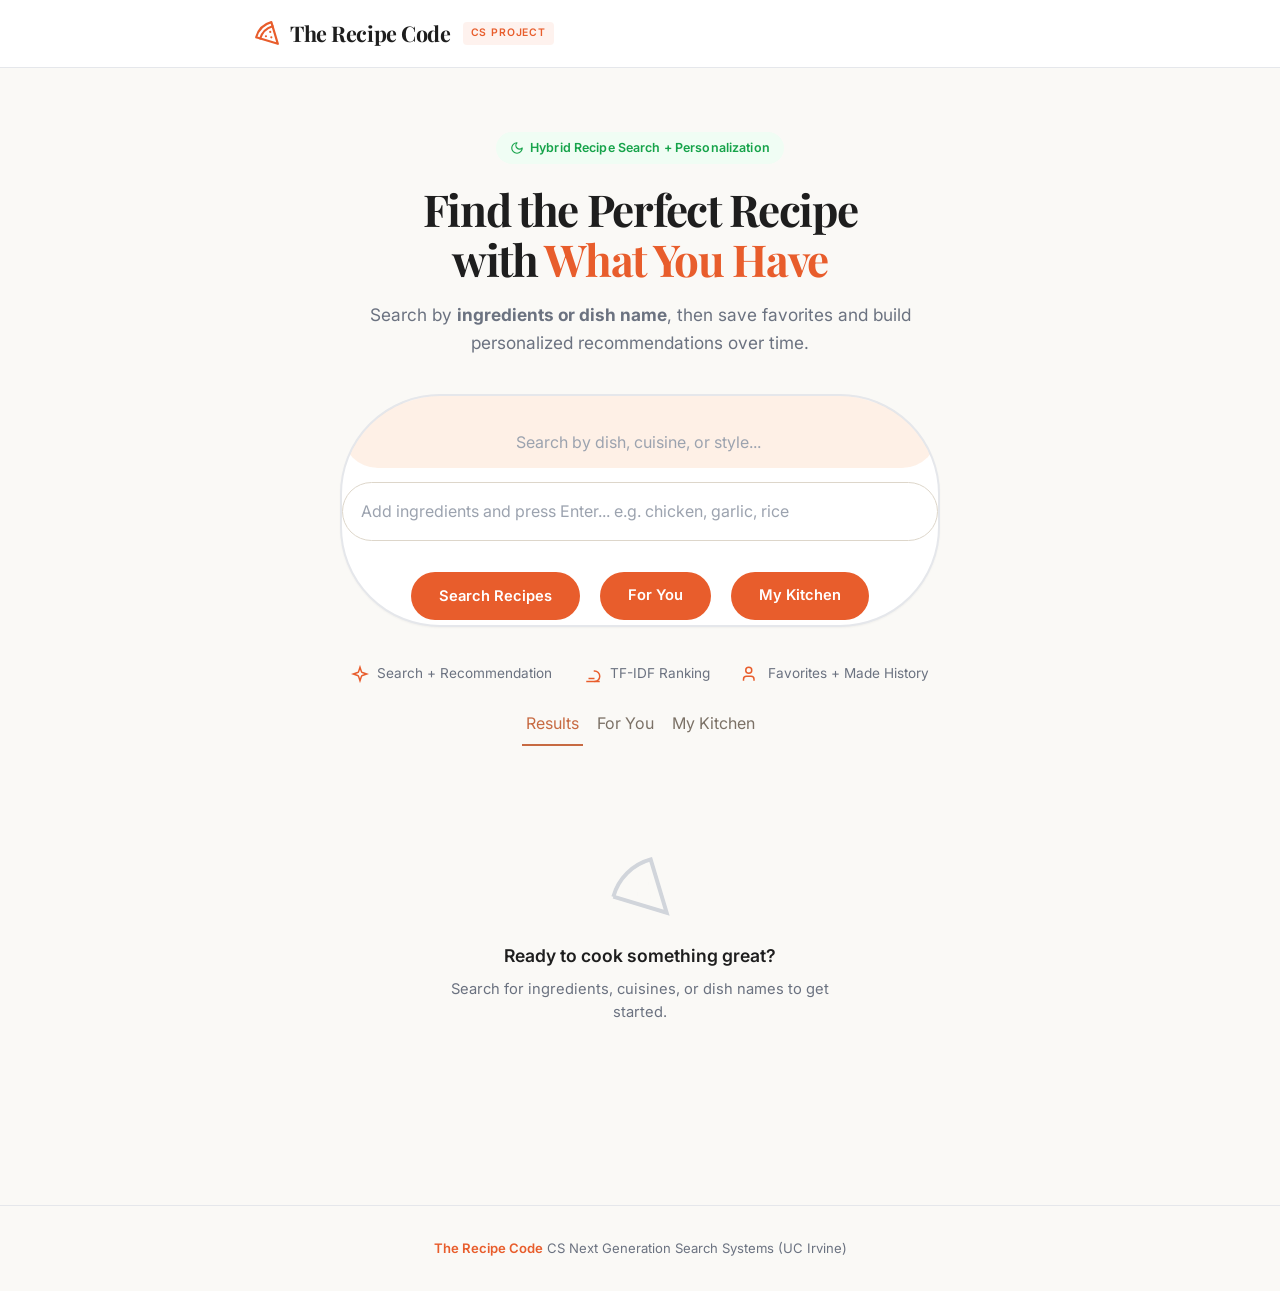
==== templates/index.html @ 34c79866 "Add files via upload" ====
<!DOCTYPE html>
<html lang="en">
<head>
  <meta charset="UTF-8">
  <meta name="viewport" content="width=device-width, initial-scale=1.0">
  <title>The Recipe Code — Smart Recipe Search</title>
  <link rel="preconnect" href="https://fonts.googleapis.com">
  <link rel="preconnect" href="https://fonts.gstatic.com" crossorigin>
  <link href="https://fonts.googleapis.com/css2?family=Inter:wght@400;500;600;700&family=Playfair+Display:wght@600;700&display=swap" rel="stylesheet">
  <link rel="stylesheet" href="/static/styles.css">
  <style>
    .top-actions {
      display: flex;
      gap: 10px;
      justify-content: center;
      flex-wrap: wrap;
      margin-top: 16px;
    }

    .secondary-btn {
      border: 1px solid #d9d4cc;
      background: white;
      color: #3e342b;
      border-radius: 999px;
      padding: 10px 16px;
      font: inherit;
      cursor: pointer;
    }

    .secondary-btn:hover {
      background: #f7f4ef;
    }

    .results-header-row {
      display: flex;
      justify-content: space-between;
      align-items: center;
      gap: 12px;
      margin-bottom: 20px;
      flex-wrap: wrap;
    }

    .recipe-actions {
      display: flex;
      gap: 8px;
      align-items: center;
      flex-wrap: wrap;
    }

    .pill-btn {
      border: 1px solid #d9d4cc;
      background: white;
      border-radius: 999px;
      padding: 8px 12px;
      font-size: 13px;
      cursor: pointer;
    }

    .pill-btn.active {
      border-color: #c76a42;
      color: #c76a42;
      background: #fff7f2;
    }

    .mini-meta {
      display: flex;
      gap: 14px;
      flex-wrap: wrap;
      font-size: 13px;
      color: #6c6258;
      margin-top: 10px;
    }

    .modal-overlay {
      position: fixed;
      inset: 0;
      background: rgba(20, 16, 12, 0.55);
      display: none;
      align-items: center;
      justify-content: center;
      padding: 24px;
      z-index: 1000;
    }

    .modal-overlay.open {
      display: flex;
    }

    .modal {
      width: min(760px, 100%);
      max-height: 88vh;
      overflow: auto;
      background: #fffdf9;
      border-radius: 18px;
      box-shadow: 0 30px 80px rgba(0,0,0,0.18);
      padding: 28px;
      position: relative;
    }

    .modal-close {
      position: absolute;
      top: 14px;
      right: 14px;
      border: 1px solid #ddd6ca;
      background: white;
      width: 36px;
      height: 36px;
      border-radius: 999px;
      cursor: pointer;
      font-size: 18px;
    }

    .modal h2 {
      margin-bottom: 8px;
    }

    .modal-section {
      margin-top: 24px;
    }

    .modal-section h3 {
      margin-bottom: 10px;
      font-size: 20px;
    }

    .ingredient-list,
    .similar-list {
      display: grid;
      gap: 10px;
    }

    .ingredient-chip {
      display: inline-block;
      border: 1px solid #e3ddd2;
      background: #faf7f2;
      border-radius: 999px;
      padding: 6px 10px;
      font-size: 13px;
      margin: 4px 6px 0 0;
    }

    .step-list {
      padding-left: 20px;
      display: grid;
      gap: 10px;
    }

    .similar-card {
      border: 1px solid #e3ddd2;
      border-radius: 14px;
      padding: 12px;
      cursor: pointer;
      background: white;
    }

    .similar-card:hover {
      background: #faf7f2;
    }

    .hidden {
      display: none !important;
    }

    .view-switch {
      display: flex;
      gap: 10px;
      justify-content: center;
      margin-top: 18px;
      flex-wrap: wrap;
    }

    .view-btn {
      background: none;
      border: none;
      border-bottom: 2px solid transparent;
      padding: 8px 4px;
      cursor: pointer;
      font: inherit;
      color: #7b7166;
    }

    .view-btn.active {
      color: #c76a42;
      border-bottom-color: #c76a42;
    }

    .status-note {
      font-size: 13px;
      color: #7b7166;
    }
    
    .input-chip {
      display: inline-flex;
      align-items: center;
      gap: 8px;
      border: 1px solid #e3ddd2;
      background: #faf7f2;
      border-radius: 999px;
      padding: 8px 12px;
      font-size: 13px;
      color: #4b4036;
    }

    .input-chip button {
      border: none;
      background: none;
      cursor: pointer;
      font-size: 14px;
      color: #8a7a6a;
      padding: 0;
    }

    .navbar-auth {
      display: flex;
      align-items: center;
      gap: 10px;
    }

    .navbar-user {
      display: flex;
      align-items: center;
      gap: 8px;
      font-size: 0.88rem;
      font-weight: 600;
      color: var(--color-text-muted);
    }

    .navbar-user .avatar {
      width: 32px;
      height: 32px;
      background: linear-gradient(135deg, var(--color-primary), #f97316);
      border-radius: 50%;
      display: flex;
      align-items: center;
      justify-content: center;
      color: #fff;
      font-size: 0.8rem;
      font-weight: 700;
      flex-shrink: 0;
    }

    .btn-nav {
      font-size: 0.85rem;
      font-weight: 600;
      font-family: var(--font-sans);
      padding: 8px 16px;
      border-radius: 100px;
      cursor: pointer;
      transition: background 0.2s, color 0.2s, border-color 0.2s;
      text-decoration: none;
      display: inline-flex;
      align-items: center;
      gap: 6px;
      border: none;
    }

    .btn-nav-outline {
      background: transparent;
      color: var(--color-text-muted);
      border: 1.5px solid var(--color-border);
    }

    .btn-nav-outline:hover {
      border-color: var(--color-primary);
      color: var(--color-primary);
      background: rgba(232,93,44,0.04);
    }

    .btn-nav-solid {
      background: var(--color-primary);
      color: #fff;
      border: 1.5px solid var(--color-primary);
    }

    .btn-nav-solid:hover {
      background: var(--color-primary-hover);
      border-color: var(--color-primary-hover);
    }

    .navbar-auth {
      visibility: hidden;
    }

    .navbar-auth.ready {
      visibility: visible;
    }
  </style>
</head>
<body>

  <nav class="navbar">
    <div class="container" style="display:flex; align-items:center; justify-content:space-between;">
      <div style="display:flex; align-items:center; gap:12px;">
        <a href="/" class="navbar-brand" onclick="showView('search'); return false;">
          <svg xmlns="http://www.w3.org/2000/svg" width="26" height="26" viewBox="0 0 24 24" fill="none" stroke="currentColor" stroke-width="2" stroke-linecap="round" stroke-linejoin="round"><path d="M15 11h.01"/><path d="M11 15h.01"/><path d="M16 16h.01"/><path d="m2 16 20 6-6-20A20 20 0 0 0 2 16"/><path d="M5.71 17.11a17.04 17.04 0 0 1 11.4-11.4"/></svg>
          The Recipe Code
        </a>
        <span class="navbar-tag">CS Project</span>
      </div>

      <div class="navbar-auth" id="navbarAuth">
      </div>
    </div>
  </nav>

  <section class="hero">
    <div class="container">
      <div class="hero-badge">
        <svg xmlns="http://www.w3.org/2000/svg" viewBox="0 0 24 24" fill="none" stroke="currentColor" stroke-width="2" stroke-linecap="round" stroke-linejoin="round"><path d="M12 3a6 6 0 0 0 9 9 9 9 0 1 1-9-9Z"/></svg>
        Hybrid Recipe Search + Personalization
      </div>

      <h1>Find the Perfect Recipe<br>with <span>What You Have</span></h1>

      <p class="hero-description">
        Search by <b> ingredients or dish name</b>, then save favorites and build personalized recommendations over time.
      </p>

      <form class="search-form" id="search-form" style="display:block;">
        <div style="position:relative;" id="dishSearchWrap">
          <span class="search-icon">
            <svg xmlns="http://www.w3.org/2000/svg" viewBox="0 0 24 24" fill="none" stroke="currentColor" stroke-width="2" stroke-linecap="round" stroke-linejoin="round"><circle cx="11" cy="11" r="8"/><path d="m21 21-4.3-4.3"/></svg>
          </span>
          <input id="query-input" type="text" placeholder="Search by dish, cuisine, or style... e.g. mexican, pasta, soup">
        </div>

        <div style="margin-top:14px;">
          <input
            id="ingredient-input"
            type="text"
            placeholder="Add ingredients and press Enter... e.g. chicken, garlic, rice"
            style="width:100%;padding:16px 18px;border-radius:999px;border:1px solid #ddd6ca;font:inherit;"
          >
          <div id="ingredient-chips" style="margin-top:10px;display:flex;flex-wrap:wrap;gap:8px;"></div>
        </div>

        <div class="top-actions" style="margin-top:16px;">
          <button type="submit">Search Recipes</button>
          <button class="secondary-btn" type="button" onclick="loadForYou()">For You</button>
          <button class="secondary-btn" type="button" onclick="loadProfile()">My Kitchen</button>
        </div>
      </form>

      <div class="features-strip">
        <div class="feature-item">
          <svg xmlns="http://www.w3.org/2000/svg" viewBox="0 0 24 24" fill="none" stroke="currentColor" stroke-width="2"><path d="m12 3-1.912 5.813a2 2 0 0 1-1.275 1.275L3 12l5.813 1.912a2 2 0 0 1 1.275 1.275L12 21l1.912-5.813a2 2 0 0 1 1.275-1.275L21 12l-5.813-1.912a2 2 0 0 1-1.275-1.275L12 3Z"/></svg>
          Search + Recommendation
        </div>
        <div class="feature-item">
          <svg xmlns="http://www.w3.org/2000/svg" viewBox="0 0 24 24" fill="none" stroke="currentColor" stroke-width="2"><path d="M6 18h8"/><path d="M3 22h18"/><path d="M14 22a7 7 0 1 0 0-14h-1"/></svg>
          TF-IDF Ranking
        </div>
        <div class="feature-item">
          <svg xmlns="http://www.w3.org/2000/svg" viewBox="0 0 24 24" fill="none" stroke="currentColor" stroke-width="2"><path d="M16 21v-2a4 4 0 0 0-4-4H6a4 4 0 0 0-4 4v2"/><circle cx="9" cy="7" r="4"/></svg>
          Favorites + Made History
        </div>
      </div>

      <div class="view-switch">
        <button class="view-btn active" id="btn-search-view" type="button" onclick="showView('search')">Results</button>
        <button class="view-btn" id="btn-foryou-view" type="button" onclick="showView('foryou')">For You</button>
        <button class="view-btn" id="btn-profile-view" type="button" onclick="showView('profile')">My Kitchen</button>
      </div>
    </div>
  </section>

  <section class="results-section">
    <div class="container">

      <div id="search-view">
        <div id="results-area">
          <div class="empty-state">
            <svg class="empty-icon" xmlns="http://www.w3.org/2000/svg" viewBox="0 0 24 24" fill="none" stroke="currentColor" stroke-width="1.5"><path d="M15 11h.01"/><path d="M11 15h.01"/><path d="M16 16h.01"/><path d="m2 16 20 6-6-20A20 20 0 0 0 2 16"/></svg>
            <h3>Ready to cook something great?</h3>
            <p>Search for ingredients, cuisines, or dish names to get started.</p>
          </div>
        </div>
      </div>

      <div id="foryou-view" class="hidden">
        <div id="foryou-area">
          <div class="empty-state">
            <h3>Personalized picks will appear here</h3>
            <p>Browse, favorite, and mark recipes as made to build your taste profile.</p>
          </div>
        </div>
      </div>

      <div id="profile-view" class="hidden">
        <div id="profile-area">
          <div class="empty-state">
            <h3>Your profile summary will appear here</h3>
            <p>Open a few recipes to start tracking your activity.</p>
          </div>
        </div>
      </div>

    </div>
  </section>

  <footer class="footer">
    <div class="container">
      <span class="footer-brand">The Recipe Code</span> CS Next Generation Search Systems (UC Irvine)
    </div>
  </footer>

  <div class="modal-overlay" id="modal-overlay" onclick="maybeCloseModal(event)">
    <div class="modal">
      <div id="modal-content"></div>
    </div>
  </div>

  <script>
    let lastResults = [];
    let profile = { viewed: {}, favorited: [], made: [] };
    let selectedIngredients = [];

    function showView(view) {
      ['search','foryou','profile'].forEach(v => {
        document.getElementById(`${v}-view`).classList.toggle('hidden', v !== view);
        document.getElementById(`btn-${v}-view`).classList.toggle('active', v === view);
      });
      if (view === 'foryou')  loadForYou();
      if (view === 'profile') loadProfile();
    }

    document.getElementById('search-form').addEventListener('submit', async (e) => {
      e.preventDefault();
      await doSearch();
    });

    async function doSearch() {
      const query = document.getElementById('query-input').value.trim();
      const pendingIngredient = document.getElementById('ingredient-input').value.trim();

      if (pendingIngredient) {
        addIngredient(pendingIngredient);
        document.getElementById('ingredient-input').value = '';
      }

      if (!query && selectedIngredients.length === 0) {
        renderEmpty('results-area', 'No query entered', 'Try a dish name, cuisine, or add ingredients like chicken, pasta, or garlic.');
        return;
      }

      document.getElementById('results-area').innerHTML = `
        <div class="empty-state">
          <h3>Searching...</h3>
          <p>Please wait a moment.</p>
        </div>
      `;

      showView('search');

      try {
        const res = await fetch('/api/search', {
          method: 'POST',
          headers: { 'Content-Type': 'application/json' },
          body: JSON.stringify({
            query,
            ingredients: selectedIngredients,
            k: 20
          })
        });

        if (!res.ok) {
          throw new Error(`Search request failed: ${res.status}`);
        }

        const data = await res.json();
        lastResults = data.results || [];
        renderResults(lastResults, 'results-area', `${lastResults.length} recipes found`);
      } catch (e) {
        renderEmpty('results-area', 'Search failed', e.message);
      }
    }

    async function loadForYou() {
      document.getElementById('foryou-area').innerHTML = `
        <div class="empty-state">
          <h3>Loading recommendations...</h3>
          <p>Personalizing based on your history${selectedIngredients.length ? ' and your ingredients' : ''}…</p>
        </div>
      `;

      try {
        const res = await fetch('/api/recommendations/for-you', {
          method: 'POST',
          headers: { 'Content-Type': 'application/json' },
          body: JSON.stringify({ ingredients: selectedIngredients })
        });
        if (!res.ok) throw new Error(`Recommendation request failed: ${res.status}`);
        const data = await res.json();

        if (!data.results || data.results.length === 0) {
          renderEmpty('foryou-area', 'No recommendations yet', 'Interact with a few recipes first.');
          return;
        }

        let label = 'Popular Recipes';
        if (!data.cold_start) {
          label = 'Picked for You';
        } else if (data.mode === 'ingredients') {
          label = 'Based on Your Ingredients';
        }

        const modeTag = data.cold_start
          ? `<span class="foryou-mode-badge">${data.mode === 'ingredients' ? '🥕 Ingredient match' : '⭐ Popular'}</span>`
          : `<span class="foryou-mode-badge">✨ Personalized</span>`;

        const area = document.getElementById('foryou-area');
        area.innerHTML = `
          <div class="results-header-row">
            <h2>${label}</h2>
            ${modeTag}
          </div>
          <div class="results-grid">
            ${data.results.map((r, i) => recipeCardHTML(r, i + 1)).join('')}
          </div>
        `;
      } catch (e) {
        renderEmpty('foryou-area', 'Could not load recommendations', e.message);
      }
    }

    async function loadProfile() {
      document.getElementById('profile-area').innerHTML =
        `<div class="empty-state"><h3>Loading your kitchen…</h3></div>`;
      try {
        const res = await fetch('/api/profile');
        if (!res.ok) throw new Error(`Profile failed: ${res.status}`);
        const p = await res.json();

        if (!p.favorited_count && !p.made_count && !p.viewed_count) {
          renderEmpty('profile-area', 'Your Kitchen is empty',
            'Open recipes, favorite them, or mark as made to build your history.');
          return;
        }

        let html = `
          <div class="results-header-row"><h2>My Kitchen</h2></div>
          <div style="display:flex;gap:16px;flex-wrap:wrap;margin-bottom:28px;">
            ${[['Viewed', p.viewed_count], ['Favorited', p.favorited_count], ['Made', p.made_count]].map(([label, n]) => `
              <div style="background:#faf7f2;border:1px solid #e3ddd2;border-radius:14px;padding:14px 20px;text-align:center;min-width:90px;">
                <div style="font-size:28px;font-weight:700;color:#c76a42;">${n ?? 0}</div>
                <div style="font-size:12px;color:#7b7166;">${label}</div>
              </div>`).join('')}
          </div>`;

        if (p.favorited_recipes?.length) {
          html += `<h3 style="margin:24px 0 12px">❤️ Favorites</h3>
                  <div class="results-grid">${p.favorited_recipes.map((r,i) => recipeCardHTML(r,i+1)).join('')}</div>`;
        }
        if (p.made_recipes?.length) {
          html += `<h3 style="margin:24px 0 12px">✅ Made</h3>
                  <div class="results-grid">${p.made_recipes.map((r,i) => recipeCardHTML(r,i+1)).join('')}</div>`;
        }
        if (p.viewed_recipes?.length) {
          html += `<h3 style="margin:24px 0 12px">👀 Recently Viewed</h3>
                  <div class="results-grid">${p.viewed_recipes.map((r,i) => recipeCardHTML(r,i+1)).join('')}</div>`;
        }

        document.getElementById('profile-area').innerHTML = html;
      } catch (e) {
        renderEmpty('profile-area', 'Could not load profile', e.message);
      }
    }

    function renderResults(results, containerId, label) {
      const area = document.getElementById(containerId);

      if (!results || results.length === 0) {
        renderEmpty(containerId, 'No recipes found', 'Try a broader query like pasta, soup, or chicken.');
        return;
      }

      area.innerHTML = `
        <div class="results-header-row">
          <h2>${label}</h2>
        </div>
        <div class="results-grid">
          ${results.map((r, i) => recipeCardHTML(r, i + 1)).join('')}
        </div>
      `;
    }

    function recipeCardHTML(r, rank) {
      const score = Number(r.score || 0).toFixed(2);

      return `
        <div class="result-card" onclick="openRecipe(${r.RecipeId})">
          <div class="result-card-left">
            <span class="result-rank">${rank}</span>
            <div class="result-info">
              <div class="result-name">${escapeHtml(r.Name || 'Untitled')}</div>
              <div class="result-score">
                Relevance: ${score}
                ${r.RecipeCategory ? ` · ${escapeHtml(r.RecipeCategory)}` : ''}
              </div>
              <div class="mini-meta">
                ${r.TotalTime ? `<span>${escapeHtml(r.TotalTime)}</span>` : ''}
                ${r.Calories ? `<span>${Math.round(Number(r.Calories))} cal</span>` : ''}
                ${r.AggregatedRating ? `<span>★ ${Number(r.AggregatedRating).toFixed(1)}</span>` : ''}
              </div>
            </div>
          </div>
          <div class="recipe-actions" onclick="event.stopPropagation()">
            <button class="pill-btn ${r.is_favorited ? 'active' : ''}" onclick="toggleFavorite(${r.RecipeId}, this)">
              ${r.is_favorited ? '❤️ Favorited' : '🤍 Favorite'}
            </button>
            <button class="pill-btn ${r.is_made ? 'active' : ''}" onclick="toggleMade(${r.RecipeId}, this)">
              ${r.is_made ? '✅ Made' : '☑️ Made'}
            </button>
          </div>
        </div>
      `;
    }

    async function openRecipe(recipeId) {
      const overlay = document.getElementById('modal-overlay');
      const modal = document.getElementById('modal-content');

      modal.innerHTML = `
        <button class="modal-close" onclick="closeModal()">✕</button>
        <div class="empty-state">
          <h3>Loading recipe...</h3>
          <p>Please wait a moment.</p>
        </div>
      `;

      overlay.classList.add('open');
      document.body.style.overflow = 'hidden';

      try {
        const res = await fetch(`/api/recipe/${recipeId}`);
        if (!res.ok) throw new Error(`Recipe request failed: ${res.status}`);

        const r = await res.json();
        if (r.error) throw new Error(r.error);

        modal.innerHTML = `
          <button class="modal-close" onclick="closeModal()">✕</button>
          <div class="hero-badge">${escapeHtml(r.RecipeCategory || 'Recipe')}</div>
          <h2>${escapeHtml(r.Name || 'Untitled')}</h2>

          <div class="recipe-actions" style="margin-top:16px;">
            <button class="pill-btn ${r.is_favorited ? 'active' : ''}" onclick="toggleFavorite(${r.RecipeId}, this, true)">
              ${r.is_favorited ? '❤️ Favorited' : '🤍 Favorite'}
            </button>
            <button class="pill-btn ${r.is_made ? 'active' : ''}" onclick="toggleMade(${r.RecipeId}, this, true)">
              ${r.is_made ? '✅ Made it' : '☑️ Mark as made'}
            </button>
          </div>

          <div class="mini-meta" style="margin-top:16px;">
            <span>★ ${Number(r.AggregatedRating || 0).toFixed(1)}</span>
            <span>${r.ReviewCount || 0} reviews</span>
            ${r.TotalTime ? `<span>${escapeHtml(r.TotalTime)}</span>` : ''}
            ${r.Calories ? `<span>${Math.round(Number(r.Calories))} cal</span>` : ''}
            ${r.RecipeServings ? `<span>${escapeHtml(String(r.RecipeServings))} servings</span>` : ''}
          </div>

          ${r.Description ? `<div class="modal-section"><p>${escapeHtml(r.Description)}</p></div>` : ''}

          ${(r.parsed_ingredients || []).length ? `
            <div class="modal-section">
              <h3>Ingredients</h3>
              <div class="ingredient-list">
                ${(r.parsed_ingredients || []).map(i => `<span class="ingredient-chip">${escapeHtml(i)}</span>`).join('')}
              </div>
            </div>
          ` : ''}

          ${(r.parsed_instructions || []).length ? `
            <div class="modal-section">
              <h3>Instructions</h3>
                ${r.instruction_note ? `<div class="status-note">${escapeHtml(r.instruction_note)}</div>` : ``}
                <ol class="step-list">
                  ${(r.parsed_instructions || []).map(step => `<li>${escapeHtml(step)}</li>`).join('')}
                </ol>
            </div>
          ` : ''}

          ${(r.similar || []).length ? `
            <div class="modal-section">
              <h3>You Might Also Like</h3>
              <div class="similar-list">
                ${(r.similar || []).map(s => `
                  <div class="similar-card" onclick="openRecipe(${s.RecipeId})">
                    <strong>${escapeHtml(s.Name || 'Untitled')}</strong>
                    <div class="status-note">${escapeHtml(s.RecipeCategory || '')}</div>
                  </div>
                `).join('')}
              </div>
            </div>
          ` : ''}
        `;
      } catch (e) {
        modal.innerHTML = `
          <button class="modal-close" onclick="closeModal()">✕</button>
          <div class="empty-state">
            <h3>Could not load recipe</h3>
            <p>${escapeHtml(e.message)}</p>
          </div>
        `;
      }
    }

    function renderIngredientChips() {
      const root = document.getElementById('ingredient-chips');
      root.innerHTML = selectedIngredients.map((ing, idx) => `
        <span class="input-chip">
        ${escapeHtml(ing)}
        <button type="button" onclick="removeIngredient(${idx})">✕</button>
        </span>
      `).join('');
    }

    function addIngredient(raw) {
      const ing = String(raw || '').trim().toLowerCase();
      if (!ing) return;
      if (selectedIngredients.includes(ing)) return;
      selectedIngredients.push(ing);
      renderIngredientChips();
    }

    function removeIngredient(index) {
      selectedIngredients.splice(index, 1);
      renderIngredientChips();
    }

    document.getElementById('ingredient-input').addEventListener('keydown', (e) => {
      if (e.key === 'Enter' || e.key === ',') {
        e.preventDefault();
        addIngredient(e.target.value.replace(/,$/, ''));
        e.target.value = '';
      }
    });

    function closeModal() {
      document.getElementById('modal-overlay').classList.remove('open');
      document.body.style.overflow = '';
    }

    function maybeCloseModal(e) {
      if (e.target.id === 'modal-overlay') closeModal();
    }

    document.addEventListener('keydown', (e) => {
      if (e.key === 'Escape') closeModal();
    });

    async function toggleFavorite(recipeId, btn, modal = false) {
      try {
        const res = await fetch(`/api/profile/favorite/${recipeId}`, { method: 'POST' });
        const data = await res.json();

        btn.classList.toggle('active', !!data.favorited);
        btn.textContent = data.favorited ? '❤️ Favorited' : '🤍 Favorite';
      } catch (e) {
        console.error(e);
      }
    }

    async function toggleMade(recipeId, btn, modal = false) {
      try {
        const res = await fetch(`/api/profile/made/${recipeId}`, { method: 'POST' });
        const data = await res.json();

        btn.classList.toggle('active', !!data.made);
        btn.textContent = data.made ? '✅ Made it' : '☑️ Mark as made';
      } catch (e) {
        console.error(e);
      }
    }

    function renderEmpty(containerId, title, message) {
      document.getElementById(containerId).innerHTML = `
        <div class="empty-state">
          <h3>${escapeHtml(title)}</h3>
          <p>${escapeHtml(message)}</p>
        </div>
      `;
    }

    function escapeHtml(value) {
      return String(value ?? '')
        .replaceAll('&', '&amp;')
        .replaceAll('<', '&lt;')
        .replaceAll('>', '&gt;')
        .replaceAll('"', '&quot;')
        .replaceAll("'", '&#039;');
    }
  </script>

  <script>
    (async function initNavAuth() {
      const wrap = document.getElementById("navbarAuth");
      if (!wrap) return;

      try {
        const res = await fetch("/api/auth/status");
        const data = await res.json();

        if (data.logged_in) {
          const initial = (data.username || "?")[0].toUpperCase();
          wrap.innerHTML = `
            <div class="navbar-user">
              <div class="avatar">${initial}</div>
              <span>${data.username}</span>
            </div>
            <button class="btn-nav btn-nav-outline" id="logoutBtn">Sign out</button>
          `;
          document.getElementById("logoutBtn").addEventListener("click", async () => {
            await fetch("/api/auth/logout", { method: "POST" });
            window.location.href = "/login";
          });
        } else {
          wrap.innerHTML = `
            <a href="/login" class="btn-nav btn-nav-outline">Sign in</a>
            <a href="/register" class="btn-nav btn-nav-solid">Create account</a>
          `;
        }
      } catch (e) {
      } finally {
        wrap.classList.add("ready");
      }
    })();
  </script>
</body>
</html>
---- static/styles.css ----
/* ===== RESET & BASE ===== */
*,
*::before,
*::after {
  margin: 0;
  padding: 0;
  box-sizing: border-box;
}

:root {
  --color-bg: #faf9f6;
  --color-surface: #ffffff;
  --color-primary: #e85d2c;
  --color-primary-hover: #cf4e22;
  --color-text: #1e1e1e;
  --color-text-muted: #6b7280;
  --color-border: #e5e7eb;
  --color-accent-green: #16a34a;
  --color-accent-green-bg: #f0fdf4;
  --radius: 12px;
  --shadow-sm: 0 1px 2px rgba(0, 0, 0, 0.04);
  --shadow-md: 0 4px 12px rgba(0, 0, 0, 0.06);
  --shadow-lg: 0 8px 30px rgba(0, 0, 0, 0.08);
  --font-sans: "Inter", -apple-system, BlinkMacSystemFont, "Segoe UI", Roboto,
    sans-serif;
  --font-display: "Playfair Display", Georgia, serif;
}

html {
  font-size: 16px;
  scroll-behavior: smooth;
}

body {
  font-family: var(--font-sans);
  background-color: var(--color-bg);
  color: var(--color-text);
  line-height: 1.6;
  -webkit-font-smoothing: antialiased;
  -moz-osx-font-smoothing: grayscale;
}

a {
  color: inherit;
  text-decoration: none;
}

img {
  max-width: 100%;
  display: block;
}

/* ===== LAYOUT ===== */
.container {
  width: 100%;
  max-width: 820px;
  margin: 0 auto;
  padding: 0 24px;
}

/* ===== NAVBAR ===== */
.navbar {
  background: var(--color-surface);
  border-bottom: 1px solid var(--color-border);
  padding: 16px 0;
  position: sticky;
  top: 0;
  z-index: 100;
  backdrop-filter: blur(10px);
  background: rgba(255, 255, 255, 0.92);
}

.navbar .container {
  display: flex;
  align-items: center;
  justify-content: space-between;
}

.navbar-brand {
  display: flex;
  align-items: center;
  gap: 10px;
  font-family: var(--font-display);
  font-size: 1.35rem;
  font-weight: 700;
  color: var(--color-text);
  letter-spacing: -0.02em;
}

.navbar-brand svg {
  color: var(--color-primary);
}

.navbar-tag {
  font-family: var(--font-sans);
  font-size: 0.65rem;
  font-weight: 600;
  text-transform: uppercase;
  letter-spacing: 0.08em;
  color: var(--color-primary);
  background: rgba(232, 93, 44, 0.08);
  padding: 3px 8px;
  border-radius: 4px;
}

.instructions-paragraphs p {
  margin: 0 0 14px 0;
  line-height: 1.65;
}

/* ===== HERO SECTION ===== */
.hero {
  text-align: center;
  padding: 64px 0 48px;
}

.hero-badge {
  display: inline-flex;
  align-items: center;
  gap: 6px;
  font-size: 0.78rem;
  font-weight: 600;
  color: var(--color-accent-green);
  background: var(--color-accent-green-bg);
  padding: 6px 14px;
  border-radius: 100px;
  margin-bottom: 20px;
  letter-spacing: 0.01em;
}

.hero-badge svg {
  width: 14px;
  height: 14px;
}

.hero h1 {
  font-family: var(--font-display);
  font-size: 2.75rem;
  font-weight: 700;
  line-height: 1.15;
  color: var(--color-text);
  letter-spacing: -0.03em;
  margin-bottom: 16px;
}

.hero h1 span {
  color: var(--color-primary);
}

.hero-description {
  font-size: 1.08rem;
  color: var(--color-text-muted);
  max-width: 560px;
  margin: 0 auto 36px;
  line-height: 1.65;
}

/* ===== SEARCH FORM ===== */
.search-form {
  display: flex;
  align-items: stretch;
  gap: 0;
  max-width: 600px;
  margin: 0 auto;
  background: var(--color-surface);
  border: 2px solid var(--color-border);
  border-radius: 100px;
  overflow: hidden;
  transition: border-color 0.2s ease, box-shadow 0.2s ease;
  box-shadow: var(--shadow-sm);
}

.search-form:focus-within {
  border-color: var(--color-primary);
  box-shadow: 0 0 0 4px rgba(232, 93, 44, 0.1);
}

.search-icon {
  display: flex;
  align-items: center;
  padding-left: 20px;
  color: var(--color-text-muted);
}

.search-icon svg {
  width: 20px;
  height: 20px;
  flex-shrink: 0;
}

.search-form input[type="text"] {
  flex: 1;
  border: none;
  outline: none;
  padding: 16px 14px;
  font-size: 1rem;
  font-family: var(--font-sans);
  color: var(--color-text);
  background: transparent;
}

.search-form input[type="text"]::placeholder {
  color: #9ca3af;
}

.search-form button {
  background: var(--color-primary);
  color: #ffffff;
  border: none;
  padding: 12px 28px;
  font-size: 0.92rem;
  font-weight: 600;
  font-family: var(--font-sans);
  cursor: pointer;
  transition: background 0.2s ease;
  margin: 5px;
  border-radius: 100px;
  white-space: nowrap;
}

.search-form button:hover {
  background: var(--color-primary-hover);
}

/* ===== FEATURES STRIP ===== */
.features-strip {
  display: flex;
  justify-content: center;
  gap: 32px;
  margin-top: 36px;
  flex-wrap: wrap;
}

.feature-item {
  display: flex;
  align-items: center;
  gap: 8px;
  font-size: 0.85rem;
  color: var(--color-text-muted);
}

.feature-item svg {
  width: 18px;
  height: 18px;
  color: var(--color-primary);
  flex-shrink: 0;
}

/* ===== RESULTS SECTION ===== */
.results-section {
  padding-bottom: 80px;
}

.results-header {
  display: flex;
  align-items: center;
  justify-content: space-between;
  margin-bottom: 20px;
  padding-top: 12px;
}

.results-header h2 {
  font-family: var(--font-display);
  font-size: 1.5rem;
  font-weight: 700;
  color: var(--color-text);
}

.results-count {
  font-size: 0.85rem;
  color: var(--color-text-muted);
  background: var(--color-bg);
  padding: 4px 12px;
  border-radius: 100px;
  border: 1px solid var(--color-border);
}

/* ===== RESULT CARDS ===== */
.results-grid {
  display: grid;
  grid-template-columns: 1fr;
  gap: 12px;
}

.result-card {
  background: var(--color-surface);
  border: 1px solid var(--color-border);
  border-radius: var(--radius);
  padding: 20px 24px;
  display: flex;
  align-items: center;
  justify-content: space-between;
  gap: 16px;
  transition: box-shadow 0.2s ease, border-color 0.2s ease, transform 0.15s ease;
  cursor: pointer;
}

.result-card:hover {
  box-shadow: var(--shadow-md);
  border-color: rgba(232, 93, 44, 0.25);
  transform: translateY(-1px);
}

.result-card-left {
  display: flex;
  align-items: center;
  gap: 16px;
  min-width: 0;
}

.result-rank {
  font-size: 0.8rem;
  font-weight: 700;
  color: var(--color-text-muted);
  background: var(--color-bg);
  width: 32px;
  height: 32px;
  border-radius: 8px;
  display: flex;
  align-items: center;
  justify-content: center;
  flex-shrink: 0;
  border: 1px solid var(--color-border);
}

.result-info {
  min-width: 0;
}

.result-name {
  font-size: 1.02rem;
  font-weight: 600;
  color: var(--color-text);
  white-space: nowrap;
  overflow: hidden;
  text-overflow: ellipsis;
}

.result-name a {
  color: var(--color-text);
  transition: color 0.15s ease;
}

.result-name a:hover {
  color: var(--color-primary);
}

.result-score {
  display: inline-flex;
  align-items: center;
  gap: 4px;
  font-size: 0.78rem;
  color: var(--color-text-muted);
  margin-top: 4px;
}

.score-bar-track {
  display: inline-block;
  width: 60px;
  height: 4px;
  background: var(--color-bg);
  border-radius: 100px;
  overflow: hidden;
  border: 1px solid var(--color-border);
  vertical-align: middle;
}

.score-bar-fill {
  display: block;
  height: 100%;
  background: var(--color-primary);
  border-radius: 100px;
}

.result-arrow {
  color: var(--color-text-muted);
  flex-shrink: 0;
  transition: transform 0.2s ease, color 0.2s ease;
}

.result-card:hover .result-arrow {
  transform: translateX(3px);
  color: var(--color-primary);
}

/* ===== EMPTY STATE ===== */
.empty-state {
  text-align: center;
  padding: 60px 20px;
}

.empty-icon {
  width: 64px;
  height: 64px;
  margin: 0 auto 16px;
  color: #d1d5db;
}

.empty-state h3 {
  font-size: 1.1rem;
  font-weight: 600;
  color: var(--color-text);
  margin-bottom: 8px;
}

.empty-state p {
  font-size: 0.92rem;
  color: var(--color-text-muted);
  max-width: 380px;
  margin: 0 auto;
  line-height: 1.6;
}

/* ===== RECIPE DETAIL PAGE ===== */
.recipe-page {
  padding: 40px 0 80px;
}

.back-link {
  display: inline-flex;
  align-items: center;
  gap: 6px;
  font-size: 0.88rem;
  font-weight: 500;
  color: var(--color-text-muted);
  margin-bottom: 28px;
  transition: color 0.15s ease;
}

.back-link:hover {
  color: var(--color-primary);
}

.back-link svg {
  width: 18px;
  height: 18px;
}

.recipe-card {
  background: var(--color-surface);
  border: 1px solid var(--color-border);
  border-radius: 16px;
  overflow: hidden;
  box-shadow: var(--shadow-md);
}

.recipe-header {
  background: linear-gradient(135deg, var(--color-primary), #f97316);
  padding: 40px 36px;
  color: #ffffff;
}

.recipe-header h1 {
  font-family: var(--font-display);
  font-size: 2rem;
  font-weight: 700;
  line-height: 1.2;
  letter-spacing: -0.02em;
  margin-bottom: 12px;
}

.recipe-category-badge {
  display: inline-block;
  font-size: 0.78rem;
  font-weight: 600;
  text-transform: uppercase;
  letter-spacing: 0.06em;
  background: rgba(255, 255, 255, 0.2);
  color: #ffffff;
  padding: 5px 14px;
  border-radius: 100px;
  backdrop-filter: blur(4px);
}

.recipe-body {
  padding: 36px;
}

.recipe-section {
  margin-bottom: 32px;
}

.recipe-section:last-child {
  margin-bottom: 0;
}

.recipe-section-title {
  font-family: var(--font-display);
  font-size: 1.25rem;
  font-weight: 700;
  color: var(--color-text);
  margin-bottom: 14px;
  padding-bottom: 10px;
  border-bottom: 2px solid var(--color-bg);
  display: flex;
  align-items: center;
  gap: 8px;
}

.recipe-section-title svg {
  width: 20px;
  height: 20px;
  color: var(--color-primary);
}

.recipe-description {
  font-size: 1rem;
  color: var(--color-text-muted);
  line-height: 1.7;
}

.ingredient-list {
  list-style: none;
  display: grid;
  grid-template-columns: 1fr 1fr;
  gap: 8px;
}

.ingredient-list li {
  font-size: 0.92rem;
  color: var(--color-text);
  padding: 10px 14px;
  background: var(--color-bg);
  border-radius: 8px;
  border: 1px solid var(--color-border);
  display: flex;
  align-items: center;
  gap: 8px;
}

.ingredient-list li::before {
  content: "";
  width: 6px;
  height: 6px;
  background: var(--color-primary);
  border-radius: 50%;
  flex-shrink: 0;
}

.recipe-instructions {
  font-size: 0.98rem;
  color: var(--color-text);
  line-height: 1.8;
  white-space: pre-line;
}

/* ===== FOOTER ===== */
.footer {
  text-align: center;
  padding: 32px 0;
  font-size: 0.82rem;
  color: var(--color-text-muted);
  border-top: 1px solid var(--color-border);
  margin-top: 40px;
}

.footer-brand {
  font-weight: 600;
  color: var(--color-primary);
}

/* ===== RESPONSIVE ===== */
@media (max-width: 640px) {
  .hero h1 {
    font-size: 2rem;
  }

  .hero-description {
    font-size: 0.95rem;
  }

  .search-form {
    flex-direction: column;
    border-radius: var(--radius);
  }

  .search-icon {
    display: none;
  }

  .search-form input[type="text"] {
    padding: 14px 16px;
  }

  .search-form button {
    margin: 0 5px 5px;
    padding: 14px;
    border-radius: 8px;
  }

  .features-strip {
    flex-direction: column;
    align-items: center;
    gap: 12px;
  }

  .result-card {
    padding: 16px 18px;
  }

  .recipe-header {
    padding: 28px 24px;
  }

  .recipe-header h1 {
    font-size: 1.5rem;
  }

  .recipe-body {
    padding: 24px;
  }

  .ingredient-list {
    grid-template-columns: 1fr;
  }

  .container {
    padding: 0 16px;
  }
}
#dishSearchWrap {
  background: rgba(240, 106, 10, 0.10);
  border-radius: 999px;
  transition: background 0.2s ease, box-shadow 0.2s ease;
}

#dishSearchWrap:hover,
#dishSearchWrap:focus-within {
  background: rgba(199, 106, 66, 0.10);
  box-shadow: 0 0 0 2px rgba(199, 106, 66, 0.10);
}
@media (min-width: 641px) and (max-width: 900px) {
  .hero h1 {
    font-size: 2.3rem;
  }
}
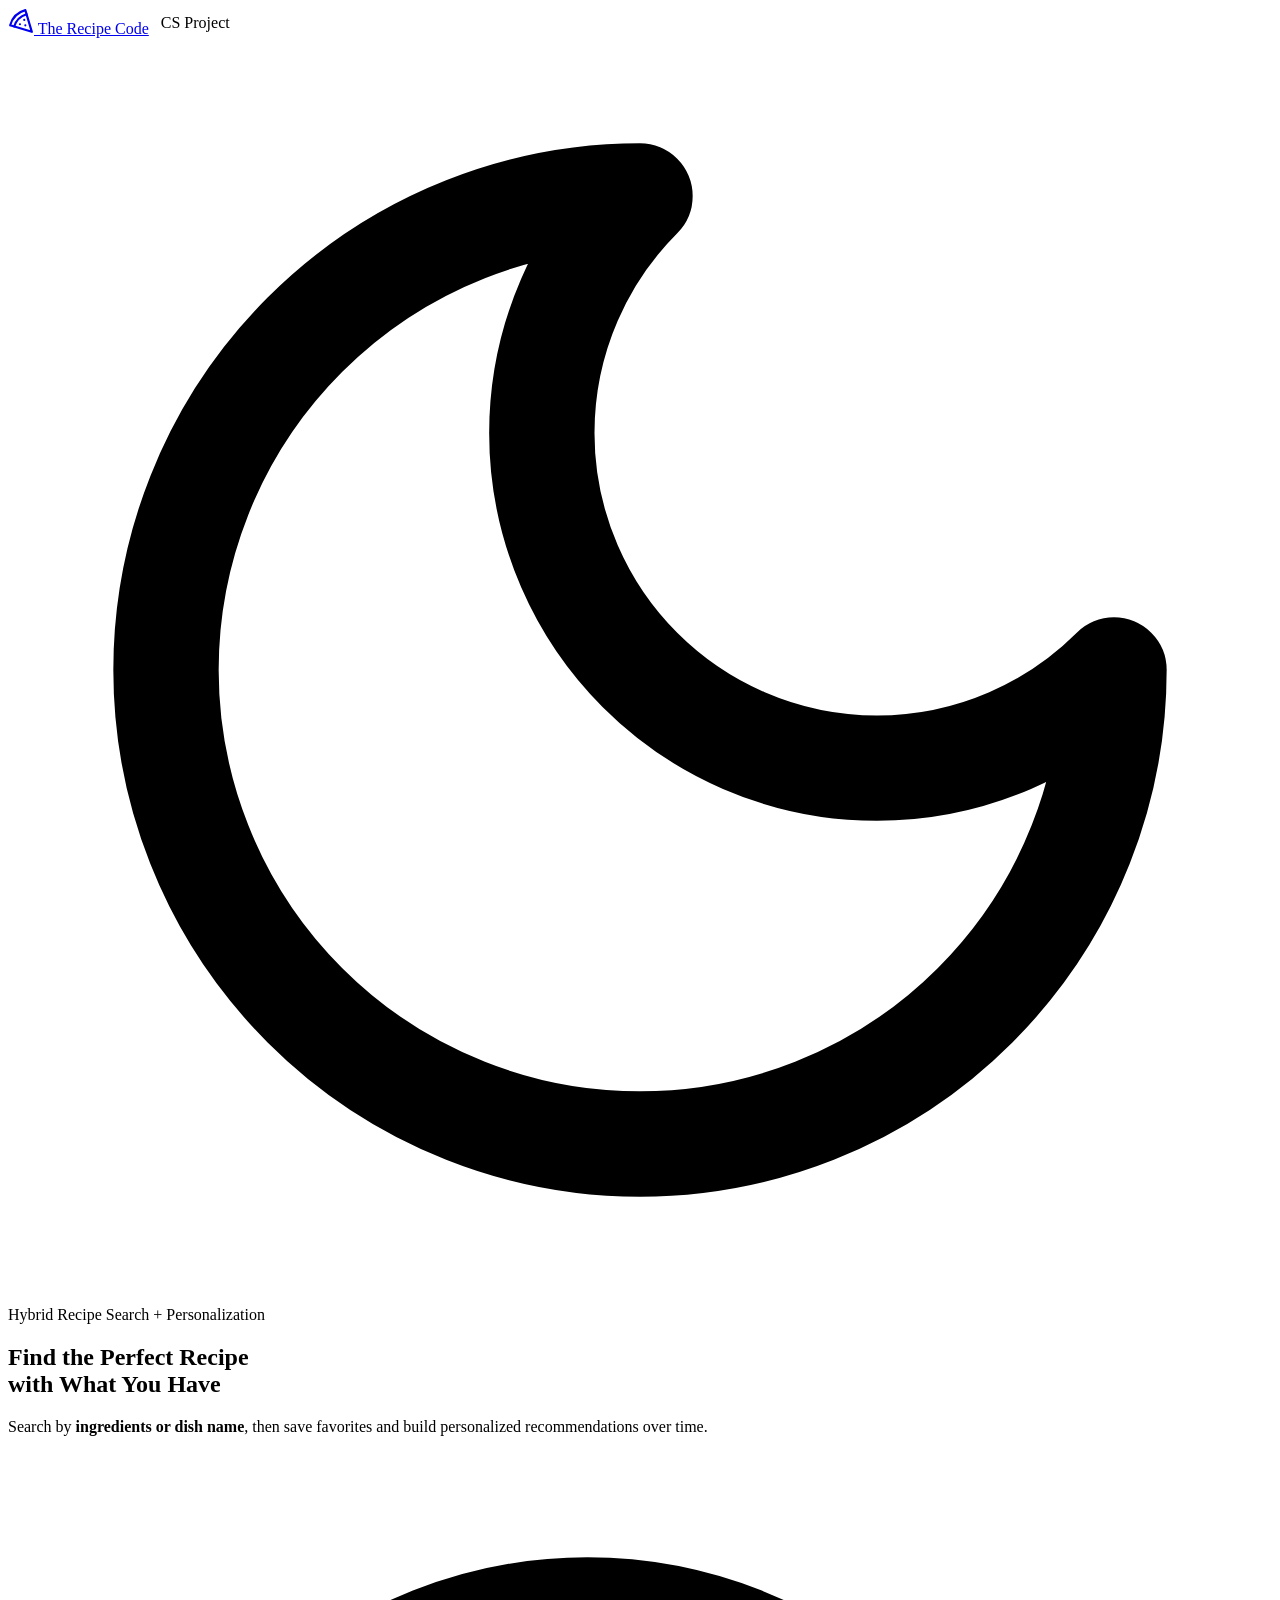
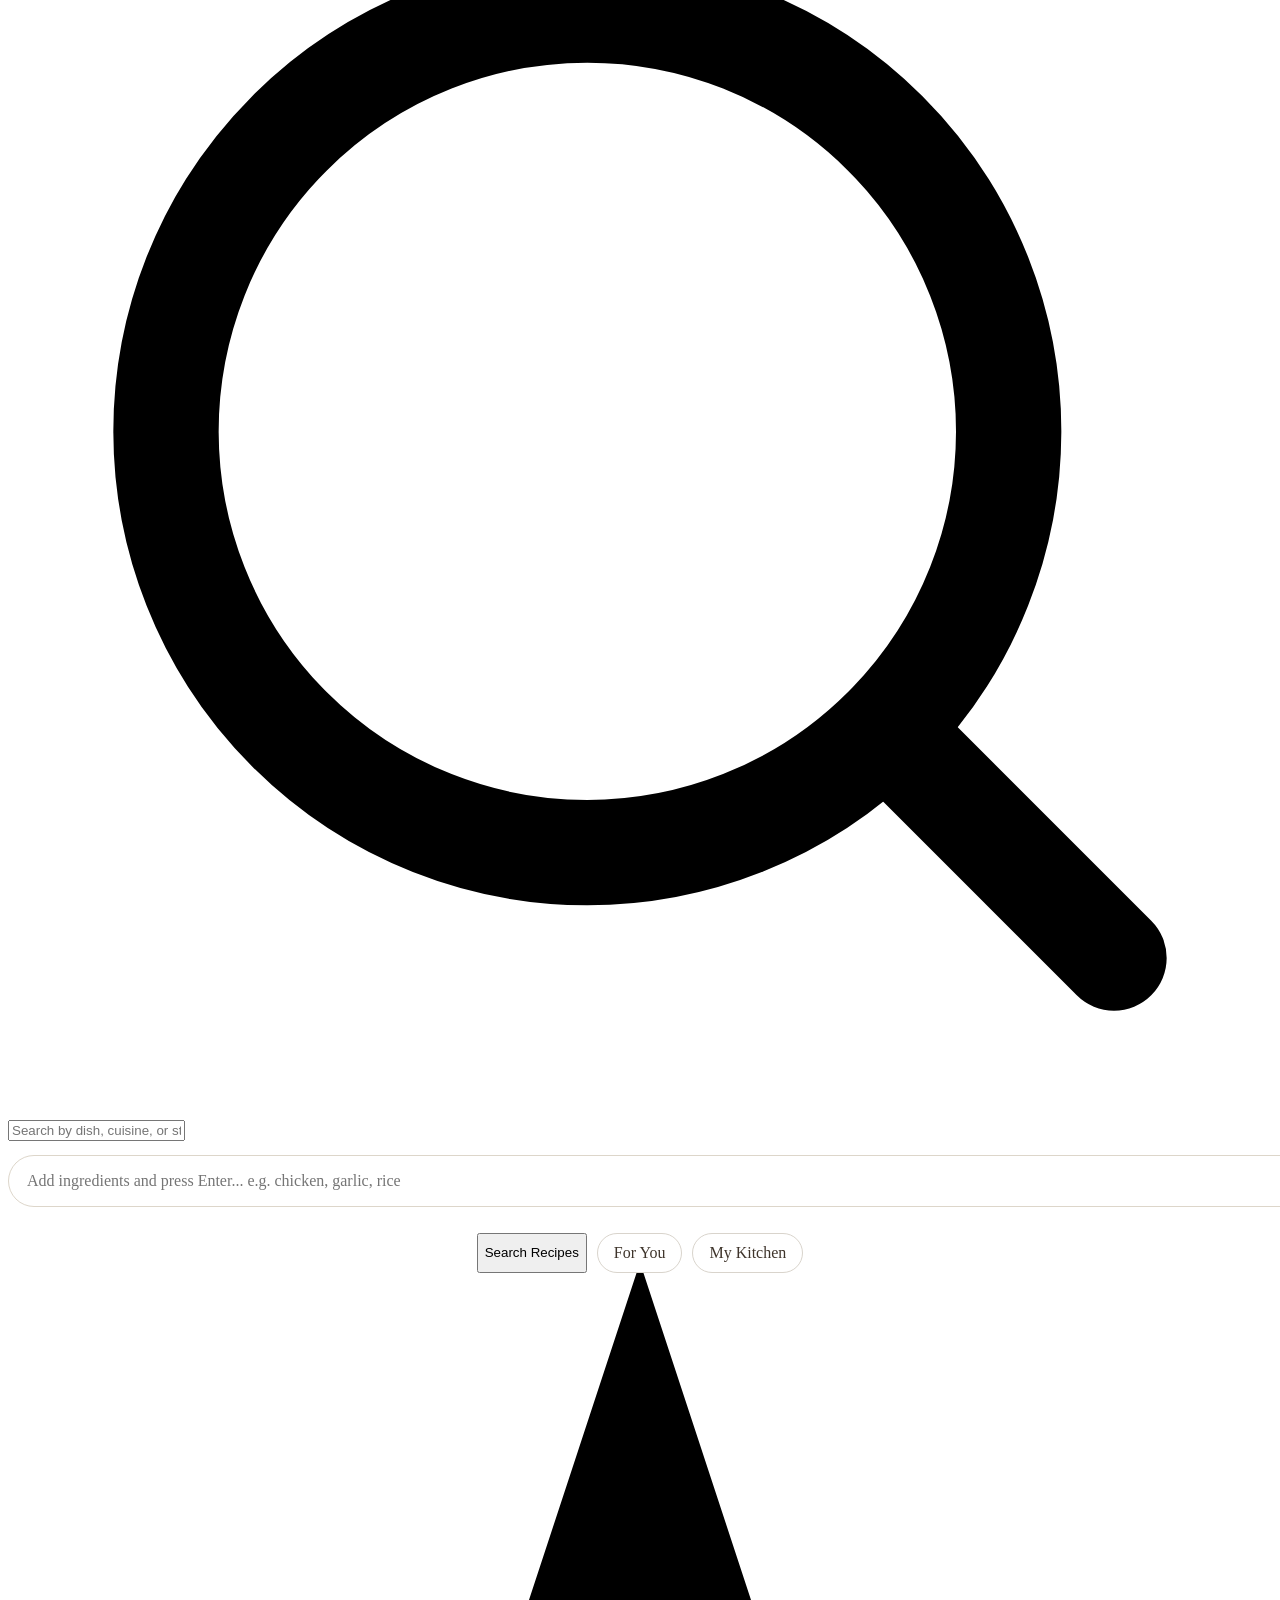
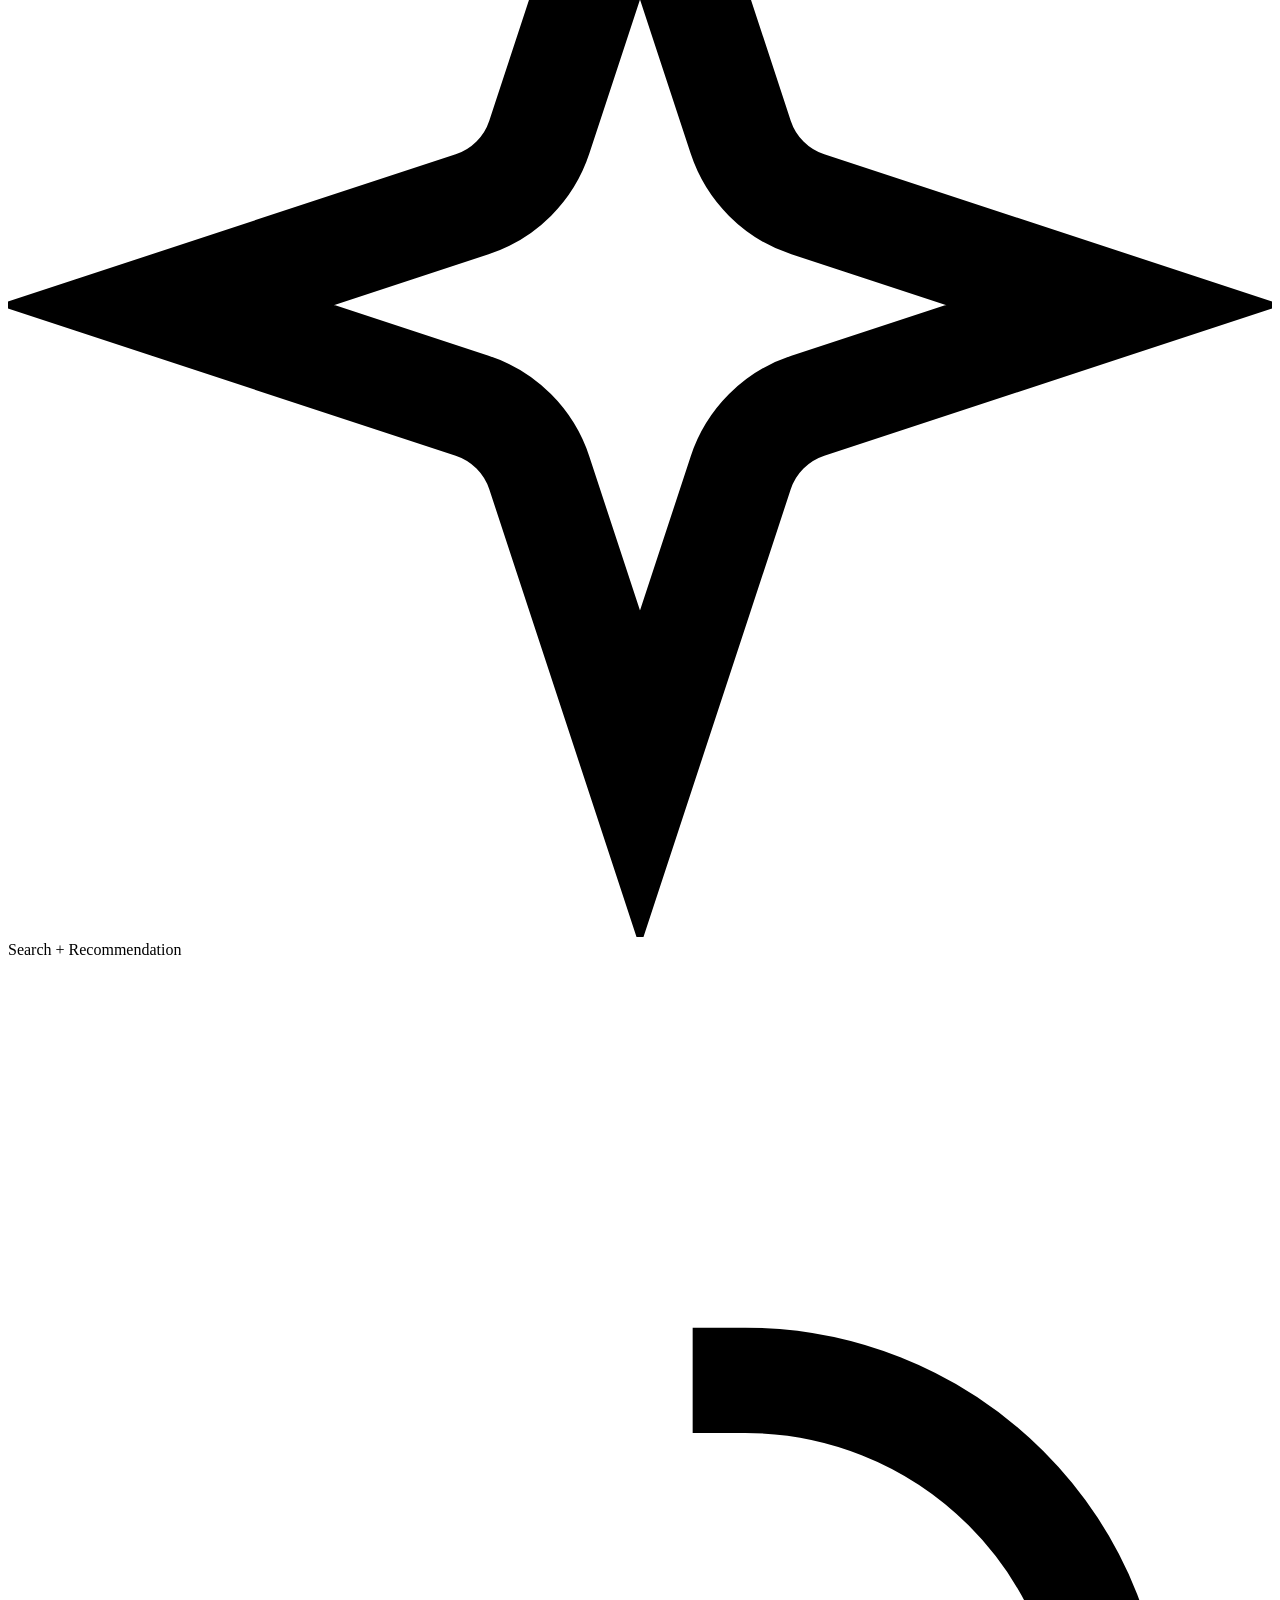
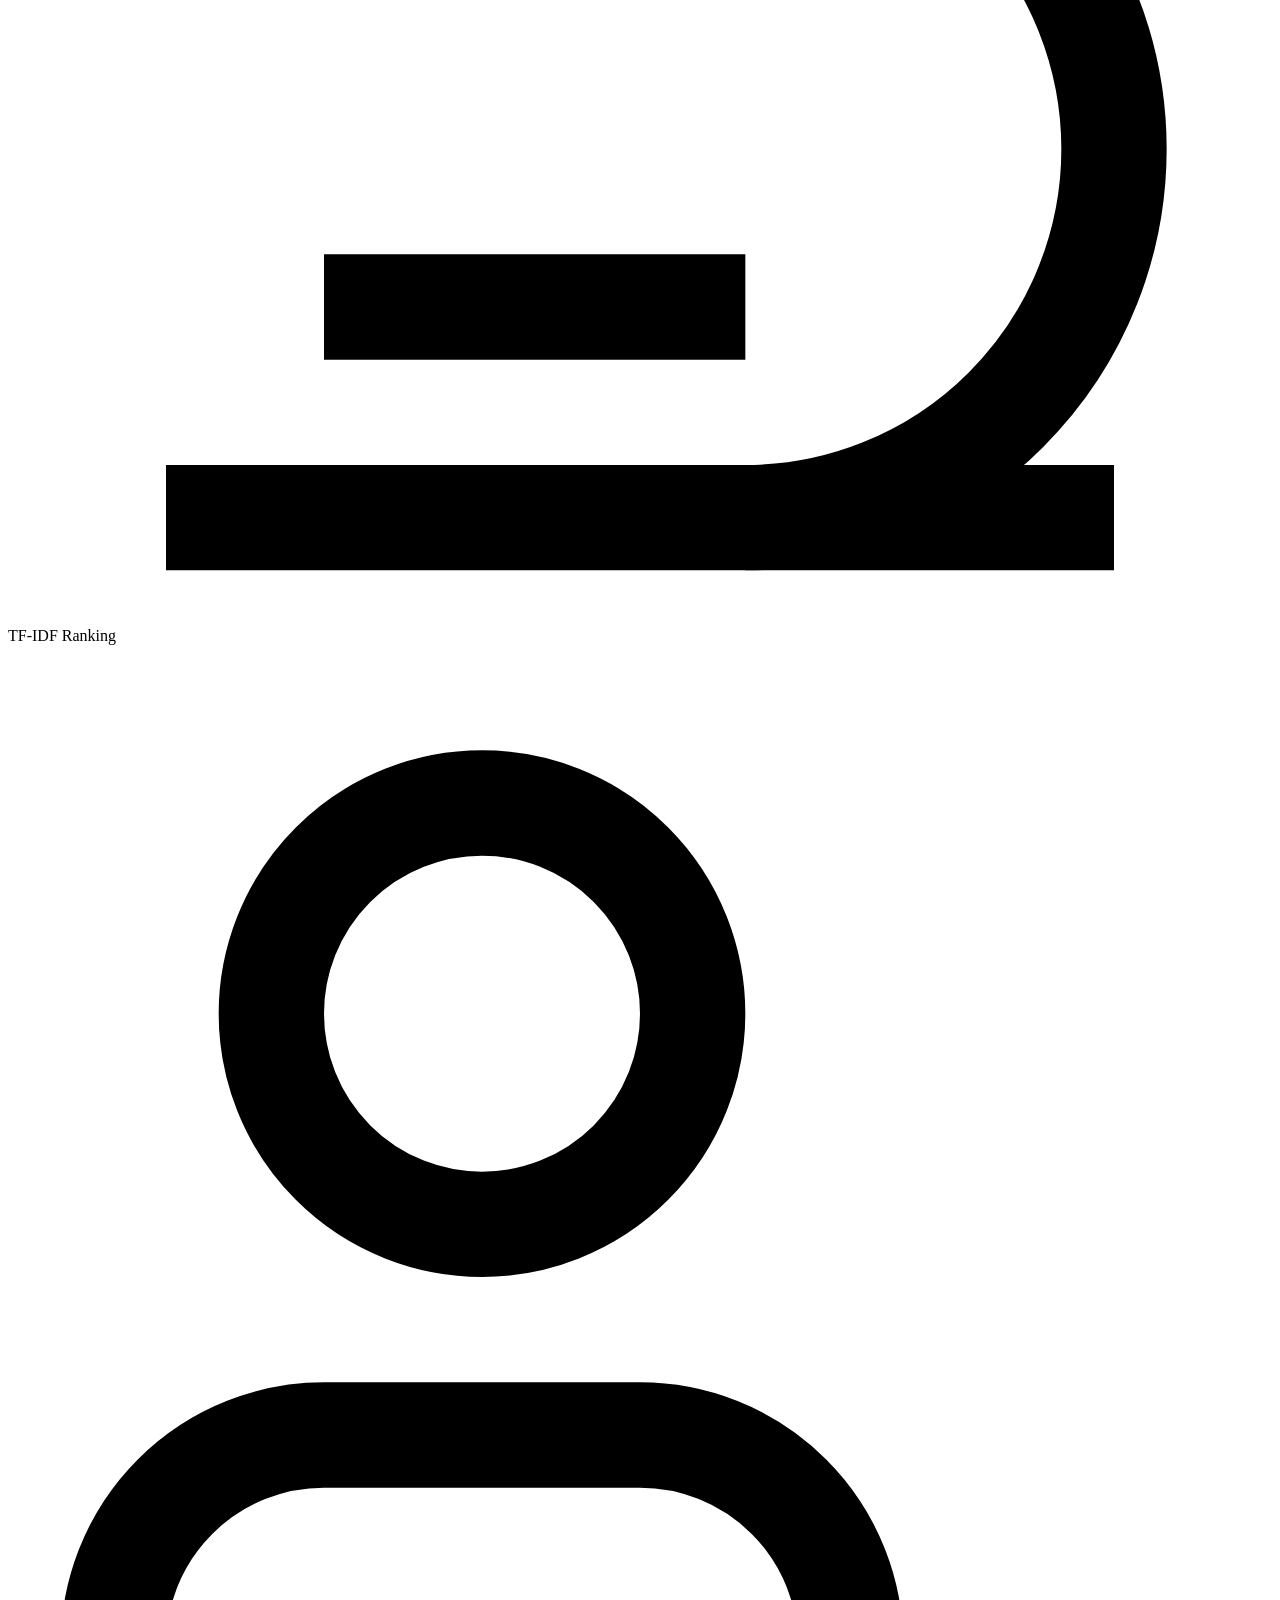
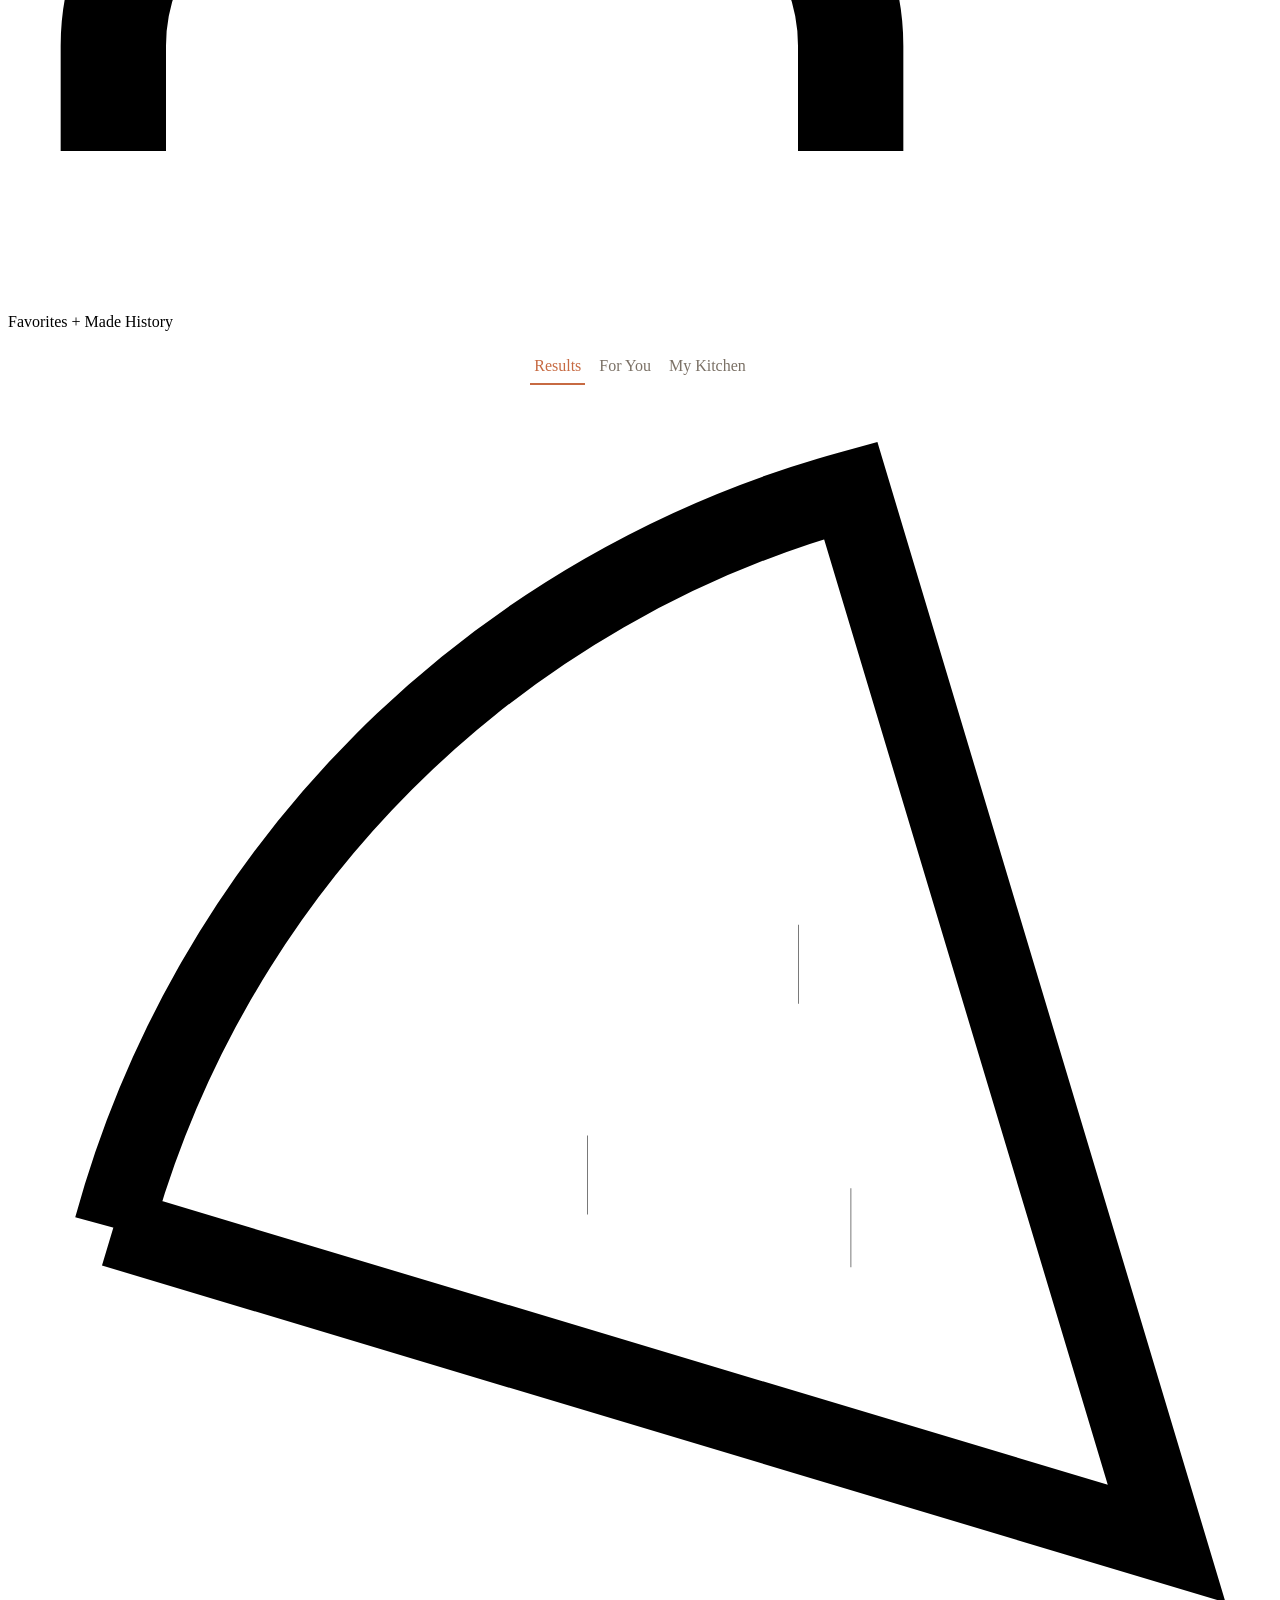
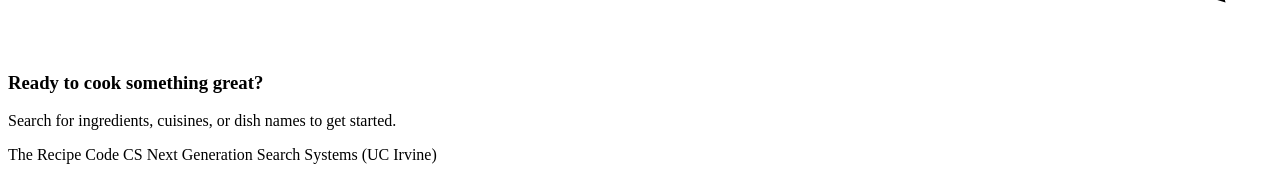
==== commit 1d1e068d: "Update stylesheet link to use url_for function" ====
--- a/templates/index.html
+++ b/templates/index.html
@@ -7,7 +7,7 @@
   <link rel="preconnect" href="https://fonts.googleapis.com">
   <link rel="preconnect" href="https://fonts.gstatic.com" crossorigin>
   <link href="https://fonts.googleapis.com/css2?family=Inter:wght@400;500;600;700&family=Playfair+Display:wght@600;700&display=swap" rel="stylesheet">
-  <link rel="stylesheet" href="/static/styles.css">
+  <link rel="stylesheet" href="{{ url_for('static', filename='styles.css') }}">
   <style>
     .top-actions {
       display: flex;
@@ -828,4 +828,4 @@
     })();
   </script>
 </body>
-</html>+</html>
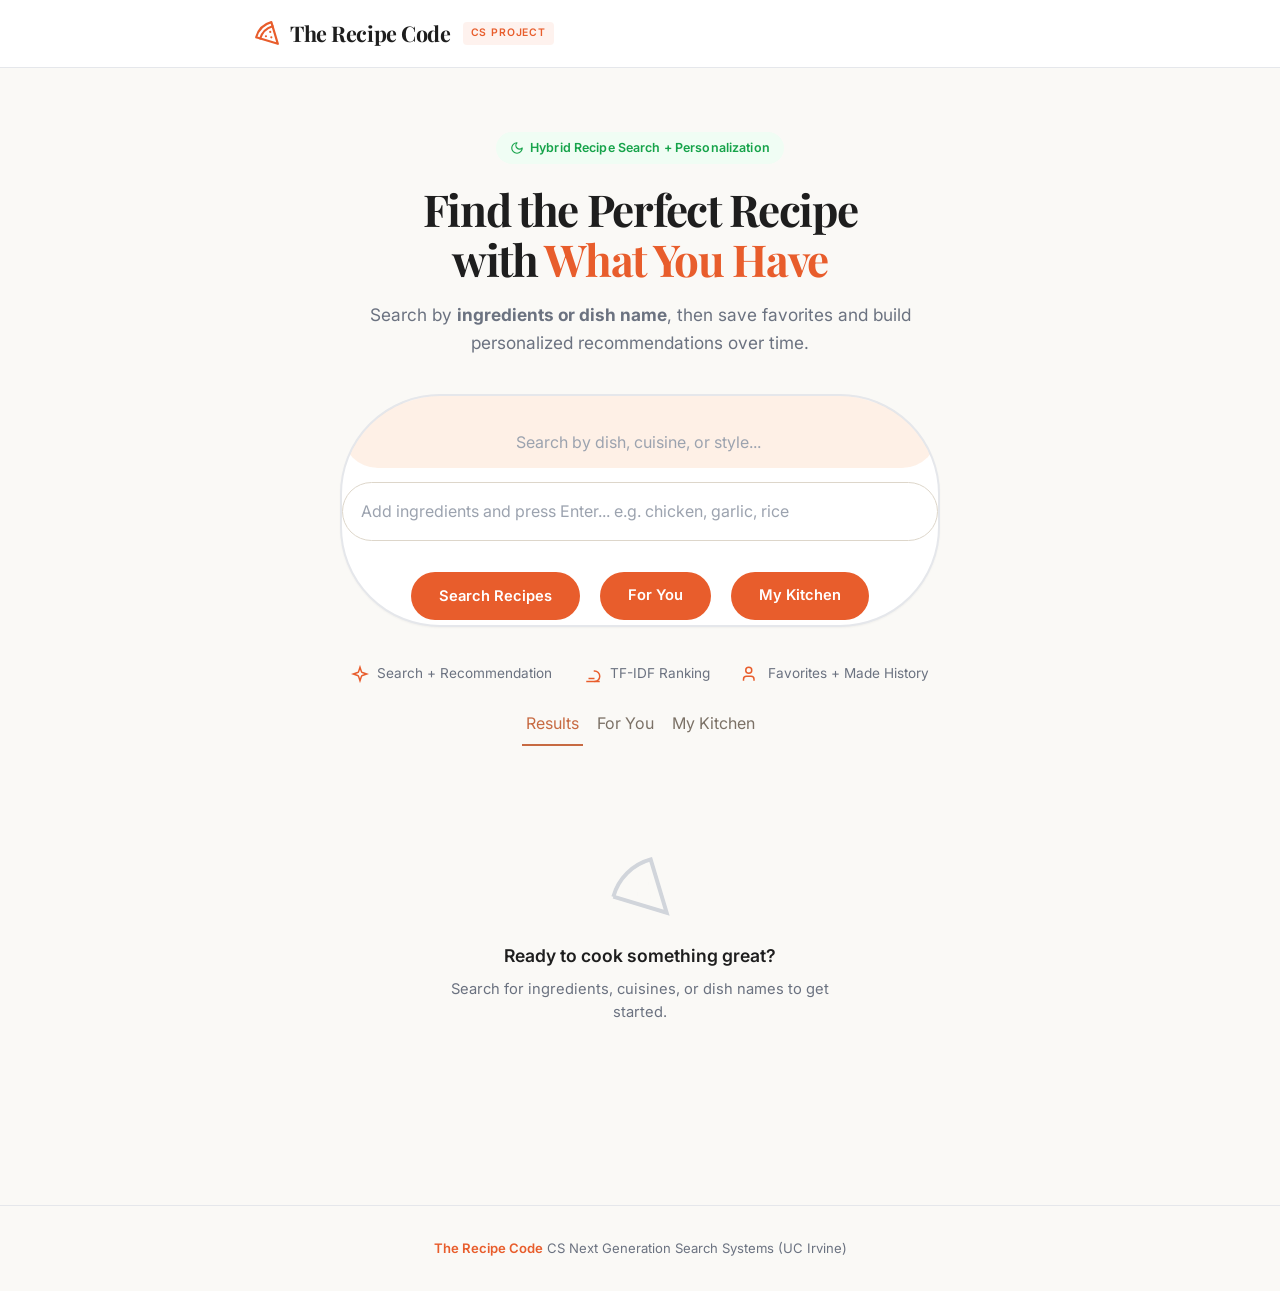
==== commit c913b6c6: "OG changes" ====
--- a/templates/index.html
+++ b/templates/index.html
@@ -7,7 +7,7 @@
   <link rel="preconnect" href="https://fonts.googleapis.com">
   <link rel="preconnect" href="https://fonts.gstatic.com" crossorigin>
   <link href="https://fonts.googleapis.com/css2?family=Inter:wght@400;500;600;700&family=Playfair+Display:wght@600;700&display=swap" rel="stylesheet">
-  <link rel="stylesheet" href="{{ url_for('static', filename='styles.css') }}">
+  <link rel="stylesheet" href="/static/styles.css">
   <style>
     .top-actions {
       display: flex;
@@ -828,4 +828,4 @@
     })();
   </script>
 </body>
-</html>
+</html>
--- a/static/styles.css
+++ b/static/styles.css
@@ -0,0 +1,636 @@
+/* ===== RESET & BASE ===== */
+*,
+*::before,
+*::after {
+  margin: 0;
+  padding: 0;
+  box-sizing: border-box;
+}
+
+:root {
+  --color-bg: #faf9f6;
+  --color-surface: #ffffff;
+  --color-primary: #e85d2c;
+  --color-primary-hover: #cf4e22;
+  --color-text: #1e1e1e;
+  --color-text-muted: #6b7280;
+  --color-border: #e5e7eb;
+  --color-accent-green: #16a34a;
+  --color-accent-green-bg: #f0fdf4;
+  --radius: 12px;
+  --shadow-sm: 0 1px 2px rgba(0, 0, 0, 0.04);
+  --shadow-md: 0 4px 12px rgba(0, 0, 0, 0.06);
+  --shadow-lg: 0 8px 30px rgba(0, 0, 0, 0.08);
+  --font-sans: "Inter", -apple-system, BlinkMacSystemFont, "Segoe UI", Roboto,
+    sans-serif;
+  --font-display: "Playfair Display", Georgia, serif;
+}
+
+html {
+  font-size: 16px;
+  scroll-behavior: smooth;
+}
+
+body {
+  font-family: var(--font-sans);
+  background-color: var(--color-bg);
+  color: var(--color-text);
+  line-height: 1.6;
+  -webkit-font-smoothing: antialiased;
+  -moz-osx-font-smoothing: grayscale;
+}
+
+a {
+  color: inherit;
+  text-decoration: none;
+}
+
+img {
+  max-width: 100%;
+  display: block;
+}
+
+/* ===== LAYOUT ===== */
+.container {
+  width: 100%;
+  max-width: 820px;
+  margin: 0 auto;
+  padding: 0 24px;
+}
+
+/* ===== NAVBAR ===== */
+.navbar {
+  background: var(--color-surface);
+  border-bottom: 1px solid var(--color-border);
+  padding: 16px 0;
+  position: sticky;
+  top: 0;
+  z-index: 100;
+  backdrop-filter: blur(10px);
+  background: rgba(255, 255, 255, 0.92);
+}
+
+.navbar .container {
+  display: flex;
+  align-items: center;
+  justify-content: space-between;
+}
+
+.navbar-brand {
+  display: flex;
+  align-items: center;
+  gap: 10px;
+  font-family: var(--font-display);
+  font-size: 1.35rem;
+  font-weight: 700;
+  color: var(--color-text);
+  letter-spacing: -0.02em;
+}
+
+.navbar-brand svg {
+  color: var(--color-primary);
+}
+
+.navbar-tag {
+  font-family: var(--font-sans);
+  font-size: 0.65rem;
+  font-weight: 600;
+  text-transform: uppercase;
+  letter-spacing: 0.08em;
+  color: var(--color-primary);
+  background: rgba(232, 93, 44, 0.08);
+  padding: 3px 8px;
+  border-radius: 4px;
+}
+
+.instructions-paragraphs p {
+  margin: 0 0 14px 0;
+  line-height: 1.65;
+}
+
+/* ===== HERO SECTION ===== */
+.hero {
+  text-align: center;
+  padding: 64px 0 48px;
+}
+
+.hero-badge {
+  display: inline-flex;
+  align-items: center;
+  gap: 6px;
+  font-size: 0.78rem;
+  font-weight: 600;
+  color: var(--color-accent-green);
+  background: var(--color-accent-green-bg);
+  padding: 6px 14px;
+  border-radius: 100px;
+  margin-bottom: 20px;
+  letter-spacing: 0.01em;
+}
+
+.hero-badge svg {
+  width: 14px;
+  height: 14px;
+}
+
+.hero h1 {
+  font-family: var(--font-display);
+  font-size: 2.75rem;
+  font-weight: 700;
+  line-height: 1.15;
+  color: var(--color-text);
+  letter-spacing: -0.03em;
+  margin-bottom: 16px;
+}
+
+.hero h1 span {
+  color: var(--color-primary);
+}
+
+.hero-description {
+  font-size: 1.08rem;
+  color: var(--color-text-muted);
+  max-width: 560px;
+  margin: 0 auto 36px;
+  line-height: 1.65;
+}
+
+/* ===== SEARCH FORM ===== */
+.search-form {
+  display: flex;
+  align-items: stretch;
+  gap: 0;
+  max-width: 600px;
+  margin: 0 auto;
+  background: var(--color-surface);
+  border: 2px solid var(--color-border);
+  border-radius: 100px;
+  overflow: hidden;
+  transition: border-color 0.2s ease, box-shadow 0.2s ease;
+  box-shadow: var(--shadow-sm);
+}
+
+.search-form:focus-within {
+  border-color: var(--color-primary);
+  box-shadow: 0 0 0 4px rgba(232, 93, 44, 0.1);
+}
+
+.search-icon {
+  display: flex;
+  align-items: center;
+  padding-left: 20px;
+  color: var(--color-text-muted);
+}
+
+.search-icon svg {
+  width: 20px;
+  height: 20px;
+  flex-shrink: 0;
+}
+
+.search-form input[type="text"] {
+  flex: 1;
+  border: none;
+  outline: none;
+  padding: 16px 14px;
+  font-size: 1rem;
+  font-family: var(--font-sans);
+  color: var(--color-text);
+  background: transparent;
+}
+
+.search-form input[type="text"]::placeholder {
+  color: #9ca3af;
+}
+
+.search-form button {
+  background: var(--color-primary);
+  color: #ffffff;
+  border: none;
+  padding: 12px 28px;
+  font-size: 0.92rem;
+  font-weight: 600;
+  font-family: var(--font-sans);
+  cursor: pointer;
+  transition: background 0.2s ease;
+  margin: 5px;
+  border-radius: 100px;
+  white-space: nowrap;
+}
+
+.search-form button:hover {
+  background: var(--color-primary-hover);
+}
+
+/* ===== FEATURES STRIP ===== */
+.features-strip {
+  display: flex;
+  justify-content: center;
+  gap: 32px;
+  margin-top: 36px;
+  flex-wrap: wrap;
+}
+
+.feature-item {
+  display: flex;
+  align-items: center;
+  gap: 8px;
+  font-size: 0.85rem;
+  color: var(--color-text-muted);
+}
+
+.feature-item svg {
+  width: 18px;
+  height: 18px;
+  color: var(--color-primary);
+  flex-shrink: 0;
+}
+
+/* ===== RESULTS SECTION ===== */
+.results-section {
+  padding-bottom: 80px;
+}
+
+.results-header {
+  display: flex;
+  align-items: center;
+  justify-content: space-between;
+  margin-bottom: 20px;
+  padding-top: 12px;
+}
+
+.results-header h2 {
+  font-family: var(--font-display);
+  font-size: 1.5rem;
+  font-weight: 700;
+  color: var(--color-text);
+}
+
+.results-count {
+  font-size: 0.85rem;
+  color: var(--color-text-muted);
+  background: var(--color-bg);
+  padding: 4px 12px;
+  border-radius: 100px;
+  border: 1px solid var(--color-border);
+}
+
+/* ===== RESULT CARDS ===== */
+.results-grid {
+  display: grid;
+  grid-template-columns: 1fr;
+  gap: 12px;
+}
+
+.result-card {
+  background: var(--color-surface);
+  border: 1px solid var(--color-border);
+  border-radius: var(--radius);
+  padding: 20px 24px;
+  display: flex;
+  align-items: center;
+  justify-content: space-between;
+  gap: 16px;
+  transition: box-shadow 0.2s ease, border-color 0.2s ease, transform 0.15s ease;
+  cursor: pointer;
+}
+
+.result-card:hover {
+  box-shadow: var(--shadow-md);
+  border-color: rgba(232, 93, 44, 0.25);
+  transform: translateY(-1px);
+}
+
+.result-card-left {
+  display: flex;
+  align-items: center;
+  gap: 16px;
+  min-width: 0;
+}
+
+.result-rank {
+  font-size: 0.8rem;
+  font-weight: 700;
+  color: var(--color-text-muted);
+  background: var(--color-bg);
+  width: 32px;
+  height: 32px;
+  border-radius: 8px;
+  display: flex;
+  align-items: center;
+  justify-content: center;
+  flex-shrink: 0;
+  border: 1px solid var(--color-border);
+}
+
+.result-info {
+  min-width: 0;
+}
+
+.result-name {
+  font-size: 1.02rem;
+  font-weight: 600;
+  color: var(--color-text);
+  white-space: nowrap;
+  overflow: hidden;
+  text-overflow: ellipsis;
+}
+
+.result-name a {
+  color: var(--color-text);
+  transition: color 0.15s ease;
+}
+
+.result-name a:hover {
+  color: var(--color-primary);
+}
+
+.result-score {
+  display: inline-flex;
+  align-items: center;
+  gap: 4px;
+  font-size: 0.78rem;
+  color: var(--color-text-muted);
+  margin-top: 4px;
+}
+
+.score-bar-track {
+  display: inline-block;
+  width: 60px;
+  height: 4px;
+  background: var(--color-bg);
+  border-radius: 100px;
+  overflow: hidden;
+  border: 1px solid var(--color-border);
+  vertical-align: middle;
+}
+
+.score-bar-fill {
+  display: block;
+  height: 100%;
+  background: var(--color-primary);
+  border-radius: 100px;
+}
+
+.result-arrow {
+  color: var(--color-text-muted);
+  flex-shrink: 0;
+  transition: transform 0.2s ease, color 0.2s ease;
+}
+
+.result-card:hover .result-arrow {
+  transform: translateX(3px);
+  color: var(--color-primary);
+}
+
+/* ===== EMPTY STATE ===== */
+.empty-state {
+  text-align: center;
+  padding: 60px 20px;
+}
+
+.empty-icon {
+  width: 64px;
+  height: 64px;
+  margin: 0 auto 16px;
+  color: #d1d5db;
+}
+
+.empty-state h3 {
+  font-size: 1.1rem;
+  font-weight: 600;
+  color: var(--color-text);
+  margin-bottom: 8px;
+}
+
+.empty-state p {
+  font-size: 0.92rem;
+  color: var(--color-text-muted);
+  max-width: 380px;
+  margin: 0 auto;
+  line-height: 1.6;
+}
+
+/* ===== RECIPE DETAIL PAGE ===== */
+.recipe-page {
+  padding: 40px 0 80px;
+}
+
+.back-link {
+  display: inline-flex;
+  align-items: center;
+  gap: 6px;
+  font-size: 0.88rem;
+  font-weight: 500;
+  color: var(--color-text-muted);
+  margin-bottom: 28px;
+  transition: color 0.15s ease;
+}
+
+.back-link:hover {
+  color: var(--color-primary);
+}
+
+.back-link svg {
+  width: 18px;
+  height: 18px;
+}
+
+.recipe-card {
+  background: var(--color-surface);
+  border: 1px solid var(--color-border);
+  border-radius: 16px;
+  overflow: hidden;
+  box-shadow: var(--shadow-md);
+}
+
+.recipe-header {
+  background: linear-gradient(135deg, var(--color-primary), #f97316);
+  padding: 40px 36px;
+  color: #ffffff;
+}
+
+.recipe-header h1 {
+  font-family: var(--font-display);
+  font-size: 2rem;
+  font-weight: 700;
+  line-height: 1.2;
+  letter-spacing: -0.02em;
+  margin-bottom: 12px;
+}
+
+.recipe-category-badge {
+  display: inline-block;
+  font-size: 0.78rem;
+  font-weight: 600;
+  text-transform: uppercase;
+  letter-spacing: 0.06em;
+  background: rgba(255, 255, 255, 0.2);
+  color: #ffffff;
+  padding: 5px 14px;
+  border-radius: 100px;
+  backdrop-filter: blur(4px);
+}
+
+.recipe-body {
+  padding: 36px;
+}
+
+.recipe-section {
+  margin-bottom: 32px;
+}
+
+.recipe-section:last-child {
+  margin-bottom: 0;
+}
+
+.recipe-section-title {
+  font-family: var(--font-display);
+  font-size: 1.25rem;
+  font-weight: 700;
+  color: var(--color-text);
+  margin-bottom: 14px;
+  padding-bottom: 10px;
+  border-bottom: 2px solid var(--color-bg);
+  display: flex;
+  align-items: center;
+  gap: 8px;
+}
+
+.recipe-section-title svg {
+  width: 20px;
+  height: 20px;
+  color: var(--color-primary);
+}
+
+.recipe-description {
+  font-size: 1rem;
+  color: var(--color-text-muted);
+  line-height: 1.7;
+}
+
+.ingredient-list {
+  list-style: none;
+  display: grid;
+  grid-template-columns: 1fr 1fr;
+  gap: 8px;
+}
+
+.ingredient-list li {
+  font-size: 0.92rem;
+  color: var(--color-text);
+  padding: 10px 14px;
+  background: var(--color-bg);
+  border-radius: 8px;
+  border: 1px solid var(--color-border);
+  display: flex;
+  align-items: center;
+  gap: 8px;
+}
+
+.ingredient-list li::before {
+  content: "";
+  width: 6px;
+  height: 6px;
+  background: var(--color-primary);
+  border-radius: 50%;
+  flex-shrink: 0;
+}
+
+.recipe-instructions {
+  font-size: 0.98rem;
+  color: var(--color-text);
+  line-height: 1.8;
+  white-space: pre-line;
+}
+
+/* ===== FOOTER ===== */
+.footer {
+  text-align: center;
+  padding: 32px 0;
+  font-size: 0.82rem;
+  color: var(--color-text-muted);
+  border-top: 1px solid var(--color-border);
+  margin-top: 40px;
+}
+
+.footer-brand {
+  font-weight: 600;
+  color: var(--color-primary);
+}
+
+/* ===== RESPONSIVE ===== */
+@media (max-width: 640px) {
+  .hero h1 {
+    font-size: 2rem;
+  }
+
+  .hero-description {
+    font-size: 0.95rem;
+  }
+
+  .search-form {
+    flex-direction: column;
+    border-radius: var(--radius);
+  }
+
+  .search-icon {
+    display: none;
+  }
+
+  .search-form input[type="text"] {
+    padding: 14px 16px;
+  }
+
+  .search-form button {
+    margin: 0 5px 5px;
+    padding: 14px;
+    border-radius: 8px;
+  }
+
+  .features-strip {
+    flex-direction: column;
+    align-items: center;
+    gap: 12px;
+  }
+
+  .result-card {
+    padding: 16px 18px;
+  }
+
+  .recipe-header {
+    padding: 28px 24px;
+  }
+
+  .recipe-header h1 {
+    font-size: 1.5rem;
+  }
+
+  .recipe-body {
+    padding: 24px;
+  }
+
+  .ingredient-list {
+    grid-template-columns: 1fr;
+  }
+
+  .container {
+    padding: 0 16px;
+  }
+}
+#dishSearchWrap {
+  background: rgba(240, 106, 10, 0.10);
+  border-radius: 999px;
+  transition: background 0.2s ease, box-shadow 0.2s ease;
+}
+
+#dishSearchWrap:hover,
+#dishSearchWrap:focus-within {
+  background: rgba(199, 106, 66, 0.10);
+  box-shadow: 0 0 0 2px rgba(199, 106, 66, 0.10);
+}
+@media (min-width: 641px) and (max-width: 900px) {
+  .hero h1 {
+    font-size: 2.3rem;
+  }
+}
